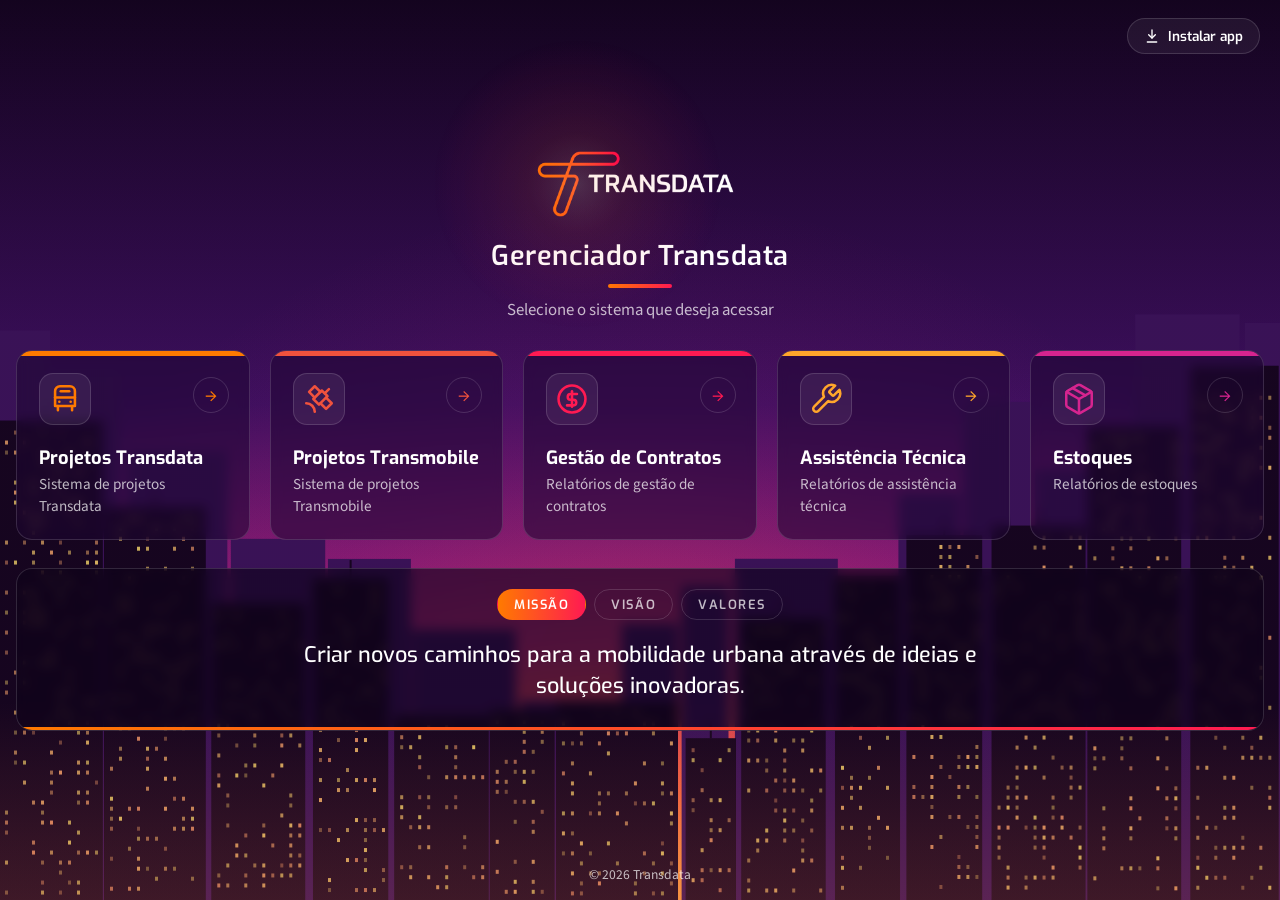
==== index.html @ 3dcd66f9 "Abertura animada com a cidade ao fundo na tela inicial A cidade sobe no horizonte, as janelas acende" ====
<!doctype html>
<html lang="pt-BR">
<head>
  <meta charset="utf-8">
  <meta name="viewport" content="width=device-width, initial-scale=1">
  <title>Gerenciador Transdata</title>
  <meta name="description" content="Portal de acesso aos sistemas e relatórios da Transdata">
  <meta name="theme-color" content="#4d1476">
  <link rel="manifest" href="manifest.webmanifest">
  <link rel="icon" type="image/png" sizes="32x32" href="assets/favicon-32.png">
  <link rel="apple-touch-icon" href="assets/apple-touch-icon.png">
  <meta name="mobile-web-app-capable" content="yes">
  <meta name="apple-mobile-web-app-capable" content="yes">
  <meta name="apple-mobile-web-app-title" content="Transdata">
  <meta name="apple-mobile-web-app-status-bar-style" content="black">
  <link rel="preconnect" href="https://fonts.googleapis.com">
  <link rel="preconnect" href="https://fonts.gstatic.com" crossorigin>
  <link href="https://fonts.googleapis.com/css2?family=Exo:wght@500;600;700&family=Source+Sans+3:wght@400;600&display=swap" rel="stylesheet">
  <link rel="stylesheet" href="style.css">
  <script>
    // Abertura animada: uma vez por visita e nunca para quem pediu menos movimento.
    // A classe esconde a tela até cidade.js começar; a reserva mostra tudo se ele não rodar.
    (function () {
      try { if (sessionStorage.getItem("transdata-abertura")) return; } catch (e) {}
      if (window.matchMedia && window.matchMedia("(prefers-reduced-motion: reduce)").matches) return;
      var raiz = document.documentElement;
      raiz.classList.add("abertura");
      window.__aberturaReserva = setTimeout(function () {
        raiz.classList.remove("abertura", "abertura-roda");
      }, 7000);
    })();
  </script>
</head>
<body>
  <button type="button" class="instalar-pc" id="instalar-pc" hidden>
    <svg viewBox="0 0 24 24" aria-hidden="true"><path d="M12 3v12"/><path d="m7 10 5 5 5-5"/><path d="M5 21h14"/></svg>
    Instalar app
  </button>
  <div class="instrucoes-pc" id="instrucoes-pc" hidden></div>

  <main class="portal">
    <header class="cabecalho">
      <img class="logo" src="assets/logo-transdata.png" alt="Transdata">
      <h1 id="titulo"></h1>
      <p id="subtitulo"></p>
    </header>
    <nav class="quadrantes" id="quadrantes" aria-label="Sistemas disponíveis"></nav>

    <section class="institucional" id="institucional" aria-label="Missão, Visão e Valores">
      <div class="inst-abas" id="inst-abas" role="tablist"></div>
      <div class="inst-palco" id="inst-palco" aria-live="polite"></div>
      <div class="inst-progresso"><span id="inst-barra"></span></div>
    </section>
  </main>
  <footer class="rodape">
    <button type="button" class="instalar" id="instalar" hidden>📲 Instalar app</button>
    <div class="instrucoes" id="instrucoes" hidden></div>
    <p class="copyright">&copy; <span id="ano"></span> Transdata</p>
  </footer>

  <script src="config.js"></script>
  <script src="app.js"></script>
  <script src="cidade.js"></script>
</body>
</html>
---- style.css ----
/* Identidade visual baseada em itstransdata.com */
:root {
  --roxo: #4d1476;
  --roxo-escuro: #24083a;
  --laranja: #ff7a00;
  --coral: #f0523d;
  --rosa: #ff1a52;
  --ambar: #ffa62b;
  --magenta: #d6248f;
  --degrade: linear-gradient(90deg, var(--laranja), var(--rosa));
  --texto: #ffffff;
  --texto-suave: rgba(255, 255, 255, 0.72);
  /* Cartões mais escuros para ficarem legíveis sobre a cidade ao fundo (cidade.js) */
  --card: rgba(30, 7, 50, 0.55);
  --card-hover: rgba(48, 14, 78, 0.68);
  --borda: rgba(255, 255, 255, 0.14);
}

* { box-sizing: border-box; }

body {
  margin: 0;
  min-height: 100vh;
  display: flex;
  flex-direction: column;
  font-family: "Source Sans 3", "Segoe UI", system-ui, sans-serif;
  color: var(--texto);
  background-color: var(--roxo-escuro);
  background-image:
    radial-gradient(circle at 85% 10%, rgba(255, 26, 82, 0.22), transparent 45%),
    radial-gradient(circle at 10% 90%, rgba(255, 122, 0, 0.18), transparent 45%),
    linear-gradient(160deg, var(--roxo) 0%, var(--roxo-escuro) 75%);
  background-attachment: fixed;
}

.portal {
  flex: 1;
  width: 100%;
  max-width: 1280px;
  margin: 0 auto;
  padding: 28px 16px 12px;
  display: flex;
  flex-direction: column;
  justify-content: center;
}

.cabecalho { text-align: center; margin-bottom: 28px; }

.logo {
  display: block;
  width: 240px;
  max-width: 70%;
  height: auto;
  margin: 0 auto 4px;
}

.cabecalho h1 {
  margin: 0;
  font-family: "Exo", sans-serif;
  font-weight: 600;
  font-size: 1.7rem;
  letter-spacing: 0.02em;
}

.cabecalho h1::after {
  content: "";
  display: block;
  width: 64px;
  height: 4px;
  margin: 10px auto 0;
  border-radius: 2px;
  background: var(--degrade);
}

.cabecalho p { margin: 10px 0 0; color: var(--texto-suave); font-size: 1.05rem; }

.quadrantes {
  display: flex;
  flex-wrap: wrap;
  justify-content: center;
  gap: 20px;
}

/* 5 cartões numa linha; em telas médias quebram em 3 + 2 */
.quadrante {
  width: calc((100% - 80px) / 5);
  position: relative;
  display: flex;
  flex-direction: column;
  justify-content: flex-start;
  min-height: 190px;
  padding: 96px 22px 22px;
  overflow: hidden;
  background: var(--card);
  border: 1px solid var(--borda);
  border-radius: 16px;
  backdrop-filter: blur(6px);
  color: inherit;
  text-decoration: none;
  transition: transform 0.18s ease, background 0.18s ease, border-color 0.18s ease, box-shadow 0.18s ease;
}

/* Barra colorida no topo de cada cartão */
.quadrante::before {
  content: "";
  position: absolute;
  inset: 0 0 auto 0;
  height: 5px;
  background: var(--cor);
}

.quadrante-1 { --cor: var(--laranja); }
.quadrante-2 { --cor: var(--coral); }
.quadrante-3 { --cor: var(--rosa); }
.quadrante-4 { --cor: var(--ambar); }
.quadrante-5 { --cor: var(--magenta); }

.quadrante:hover,
.quadrante:focus-visible {
  transform: translateY(-6px);
  background: var(--card-hover);
  border-color: var(--cor);
  box-shadow: 0 16px 36px rgba(0, 0, 0, 0.35);
}

.quadrante:focus-visible { outline: 3px solid var(--cor); outline-offset: 3px; }

/* Ícone do cartão */
.quadrante-icone {
  position: absolute;
  top: 22px;
  left: 22px;
  display: grid;
  place-items: center;
  width: 52px;
  height: 52px;
  border-radius: 14px;
  background: rgba(255, 255, 255, 0.07);
  border: 1px solid var(--borda);
  color: var(--cor);
  transition: background 0.18s ease, border-color 0.18s ease;
}

.quadrante-icone svg {
  width: 34px;
  height: 34px;
  fill: none;
  stroke: currentColor;
  stroke-width: 1.8;
  stroke-linecap: round;
  stroke-linejoin: round;
}

.quadrante:hover .quadrante-icone { border-color: var(--cor); background: rgba(255, 255, 255, 0.12); }

/* Animações ao passar o mouse */
.quadrante:hover .icone-onibus svg { animation: onibus-anda 0.9s ease-in-out infinite; }
.quadrante:hover .icone-satelite svg { animation: satelite-balanca 1.4s ease-in-out infinite; }
.quadrante:hover .icone-cifrao svg { animation: moeda-gira 1.2s ease-in-out infinite; }
.quadrante:hover .icone-ferramenta svg { animation: ferramenta-gira 1s ease-in-out infinite; }
.quadrante:hover .icone-caixa svg { animation: caixa-pula 0.9s ease-in-out infinite; }

@keyframes onibus-anda {
  0%, 100% { transform: translateX(0); }
  25% { transform: translateX(-2px) translateY(-1px); }
  75% { transform: translateX(2px) translateY(-1px); }
}

@keyframes satelite-balanca {
  0%, 100% { transform: rotate(0deg); }
  50% { transform: rotate(-14deg); }
}

@keyframes ferramenta-gira {
  0%, 100% { transform: rotate(0deg); }
  50% { transform: rotate(-25deg); }
}

@keyframes caixa-pula {
  0%, 100% { transform: translateY(0); }
  40% { transform: translateY(-4px); }
  60% { transform: translateY(-4px); }
}

@keyframes moeda-gira {
  0% { transform: perspective(200px) rotateY(0deg); }
  100% { transform: perspective(200px) rotateY(360deg); }
}

@media (prefers-reduced-motion: reduce) {
  .quadrante:hover .quadrante-icone svg { animation: none; }
}

.quadrante-texto {
  display: flex;
  flex-direction: column;
}

.quadrante-nome {
  font-family: "Exo", sans-serif;
  font-size: 1.15rem;
  font-weight: 700;
  line-height: 1.2;
}

.quadrante-descricao { margin-top: 4px; color: var(--texto-suave); font-size: 0.95rem; }

.quadrante-seta {
  position: absolute;
  top: 26px;
  right: 20px;
  display: grid;
  place-items: center;
  width: 36px;
  height: 36px;
  border-radius: 50%;
  border: 1px solid var(--borda);
  font-size: 1.2rem;
  color: var(--cor);
  transition: transform 0.18s ease, background 0.18s ease, color 0.18s ease;
}

.quadrante:hover .quadrante-seta {
  transform: translateX(4px);
  background: var(--cor);
  color: #fff;
}

/* Faixa Missão / Visão / Valores */
.institucional {
  position: relative;
  margin-top: 28px;
  padding: 20px 32px 24px;
  overflow: hidden;
  background: rgba(14, 3, 26, 0.6);
  backdrop-filter: blur(6px);
  border: 1px solid var(--borda);
  border-radius: 16px;
  text-align: center;
}

.inst-abas {
  display: flex;
  justify-content: center;
  gap: 8px;
  margin-bottom: 14px;
}

.inst-aba {
  padding: 6px 16px;
  border: 1px solid var(--borda);
  border-radius: 999px;
  background: transparent;
  color: var(--texto-suave);
  font: 600 0.8rem "Exo", sans-serif;
  letter-spacing: 0.12em;
  text-transform: uppercase;
  cursor: pointer;
  transition: background 0.2s ease, color 0.2s ease, border-color 0.2s ease;
}

.inst-aba:hover { color: var(--texto); border-color: rgba(255, 255, 255, 0.4); }

.inst-aba.ativa {
  background: var(--degrade);
  border-color: transparent;
  color: #fff;
}

.inst-palco {
  display: grid;
  min-height: 72px;
  align-items: center;
}

/* Todos os slides ocupam a mesma célula; só o ativo aparece */
.inst-slide {
  grid-area: 1 / 1;
  opacity: 0;
  transform: translateY(14px);
  transition: opacity 0.6s ease, transform 0.6s ease;
  pointer-events: none;
}

.inst-slide.ativo {
  opacity: 1;
  transform: none;
  pointer-events: auto;
}

.inst-texto {
  max-width: 760px;
  margin: 0 auto;
  font-family: "Exo", sans-serif;
  font-size: 1.35rem;
  font-weight: 500;
  line-height: 1.45;
}

.inst-valores {
  display: flex;
  flex-wrap: wrap;
  justify-content: center;
  gap: 10px;
  margin: 0;
  padding: 0;
  list-style: none;
}

.inst-valores li {
  padding: 8px 18px;
  border: 1px solid rgba(255, 122, 0, 0.45);
  border-radius: 999px;
  background: rgba(255, 255, 255, 0.05);
  font-family: "Exo", sans-serif;
  font-size: 1.05rem;
  font-weight: 600;
  opacity: 0;
  transform: scale(0.85);
}

.inst-slide.ativo .inst-valores li {
  animation: valor-entra 0.5s ease forwards;
  animation-delay: var(--atraso);
}

@keyframes valor-entra {
  to { opacity: 1; transform: none; }
}

.inst-progresso {
  position: absolute;
  inset: auto 0 0 0;
  height: 3px;
  background: rgba(255, 255, 255, 0.08);
}

.inst-progresso span {
  display: block;
  height: 100%;
  background: var(--degrade);
  transform-origin: left;
  animation: progresso linear forwards;
}

.institucional.pausado .inst-progresso span { animation-play-state: paused; }

@keyframes progresso {
  from { transform: scaleX(0); }
  to { transform: scaleX(1); }
}

@media (prefers-reduced-motion: reduce) {
  .inst-slide, .inst-valores li { transition: none; animation: none !important; opacity: 1; transform: none; }
  .inst-slide:not(.ativo) { opacity: 0; }
}

.rodape {
  text-align: center;
  padding: 16px;
  font-size: 0.85rem;
  color: var(--texto-suave);
}

.rodape p { margin: 0; }

/* Botão "Instalar app" (só aparece quando o navegador permite instalar) */
.instalar {
  margin-bottom: 12px;
  padding: 10px 22px;
  border: 0;
  border-radius: 999px;
  background: var(--degrade);
  color: #fff;
  font: 600 0.95rem "Exo", sans-serif;
  cursor: pointer;
  box-shadow: 0 6px 18px rgba(255, 26, 82, 0.3);
  transition: transform 0.15s ease;
}

.instalar:hover { transform: translateY(-2px); }
.instalar[hidden], .instrucoes[hidden],
.instalar-pc[hidden], .instrucoes-pc[hidden] { display: none; }

/* Computador: botão discreto no canto superior direito */
.instalar-pc {
  position: absolute;
  top: 18px;
  right: 20px;
  z-index: 10;
  display: inline-flex;
  align-items: center;
  gap: 8px;
  padding: 8px 16px;
  border: 1px solid var(--borda);
  border-radius: 999px;
  background: rgba(255, 255, 255, 0.06);
  color: var(--texto);
  font: 600 0.85rem "Exo", sans-serif;
  cursor: pointer;
  transition: background 0.18s ease, border-color 0.18s ease, transform 0.18s ease;
}

.instalar-pc svg {
  width: 16px;
  height: 16px;
  fill: none;
  stroke: currentColor;
  stroke-width: 2;
  stroke-linecap: round;
  stroke-linejoin: round;
}

.instalar-pc:hover {
  background: var(--degrade);
  border-color: transparent;
  transform: translateY(-1px);
}

.instrucoes-pc {
  position: absolute;
  top: 62px;
  right: 20px;
  z-index: 10;
  width: 360px;
  padding: 14px 18px;
  border: 1px solid var(--borda);
  border-radius: 12px;
  background: #2e0d4a;
  box-shadow: 0 16px 36px rgba(0, 0, 0, 0.45);
  color: var(--texto);
  font-size: 0.9rem;
  line-height: 1.55;
}

.instrucoes {
  max-width: 420px;
  margin: 0 auto 12px !important;
  padding: 10px 16px;
  border: 1px solid var(--borda);
  border-radius: 12px;
  background: rgba(255, 255, 255, 0.05);
  color: var(--texto);
  line-height: 1.5;
  text-align: left;
}

@media (max-width: 1180px) {
  .quadrante { width: calc((100% - 40px) / 3); }
}

@media (max-width: 900px) {
  .quadrantes { max-width: 480px; margin: 0 auto; width: 100%; }
  .quadrante { width: 100%; min-height: 0; }
}

/* Cidade ao fundo (desenhada por cidade.js) e rastros de luz da abertura */
.cidade, .cidade-luz {
  position: fixed;
  inset: 0;
  width: 100%;
  height: 100%;
  pointer-events: none;
}
.cidade { z-index: -1; }
.cidade-luz { z-index: 50; }

/* Abertura: "abertura" (posta no <head>) esconde a tela até cidade.js começar;
   "abertura-roda" dispara a sequência sincronizada com a cidade e as luzes. */
html.abertura body { background: #0b0214; }
html.abertura:not(.abertura-roda) .cabecalho,
html.abertura:not(.abertura-roda) .quadrantes,
html.abertura:not(.abertura-roda) .institucional,
html.abertura:not(.abertura-roda) .rodape,
html.abertura:not(.abertura-roda) .instalar-pc { opacity: 0; }

html.abertura-roda .logo {
  animation:
    logo-revela 0.75s cubic-bezier(0.65, 0, 0.35, 1) 1.75s backwards,
    logo-brilho 1.1s ease-out 2.3s backwards;
}
html.abertura-roda .cabecalho h1 { --sobe: 14px; animation: sobe 0.5s cubic-bezier(0.33, 1, 0.68, 1) 2.5s backwards; }
html.abertura-roda .cabecalho h1::after { animation: traco-abre 0.55s cubic-bezier(0.65, 0, 0.35, 1) 2.7s backwards; }
html.abertura-roda .cabecalho p { --sobe: 10px; animation: sobe 0.55s cubic-bezier(0.33, 1, 0.68, 1) 2.75s backwards; }
html.abertura-roda .quadrante { --sobe: 30px; animation: sobe 0.55s cubic-bezier(0.33, 1, 0.68, 1) 3s backwards; }
html.abertura-roda .quadrante:nth-child(2) { animation-delay: 3.11s; }
html.abertura-roda .quadrante:nth-child(3) { animation-delay: 3.22s; }
html.abertura-roda .quadrante:nth-child(4) { animation-delay: 3.33s; }
html.abertura-roda .quadrante:nth-child(5) { animation-delay: 3.44s; }
html.abertura-roda .institucional { --sobe: 16px; animation: sobe 0.55s cubic-bezier(0.33, 1, 0.68, 1) 3.7s backwards; }
html.abertura-roda .rodape,
html.abertura-roda .instalar-pc { animation: aparece 0.5s ease 3.8s backwards; }

@keyframes logo-revela {
  from { clip-path: circle(0% at 24% 50%); transform: scale(0.94); }
  to { clip-path: circle(110% at 24% 50%); transform: none; }
}
@keyframes logo-brilho {
  from { filter: drop-shadow(0 0 18px rgba(255, 110, 40, 0.9)); }
  to { filter: drop-shadow(0 0 0 rgba(255, 110, 40, 0)); }
}
@keyframes sobe {
  from { opacity: 0; transform: translateY(var(--sobe, 14px)); }
}
@keyframes traco-abre {
  from { transform: scaleX(0); }
}
@keyframes aparece {
  from { opacity: 0; }
}
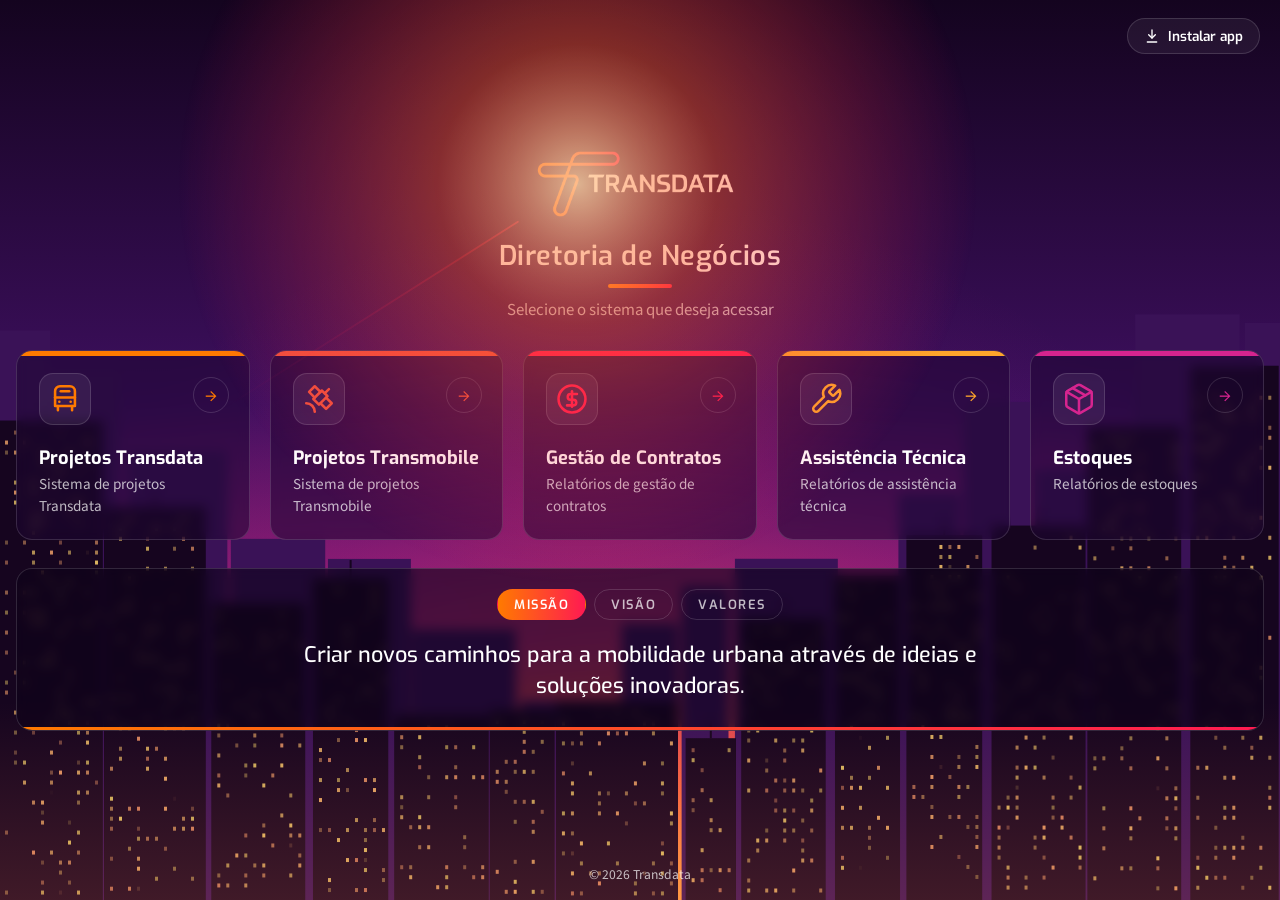
==== commit e20eed5d: "Título da tela inicial passa a ser "Diretoria de Negócios" Co-Authored-By: Claude Opus 5.5 <noreply@" ====
--- a/index.html
+++ b/index.html
@@ -3,7 +3,7 @@
 <head>
   <meta charset="utf-8">
   <meta name="viewport" content="width=device-width, initial-scale=1">
-  <title>Gerenciador Transdata</title>
+  <title>Diretoria de Negócios</title>
   <meta name="description" content="Portal de acesso aos sistemas e relatórios da Transdata">
   <meta name="theme-color" content="#4d1476">
   <link rel="manifest" href="manifest.webmanifest">
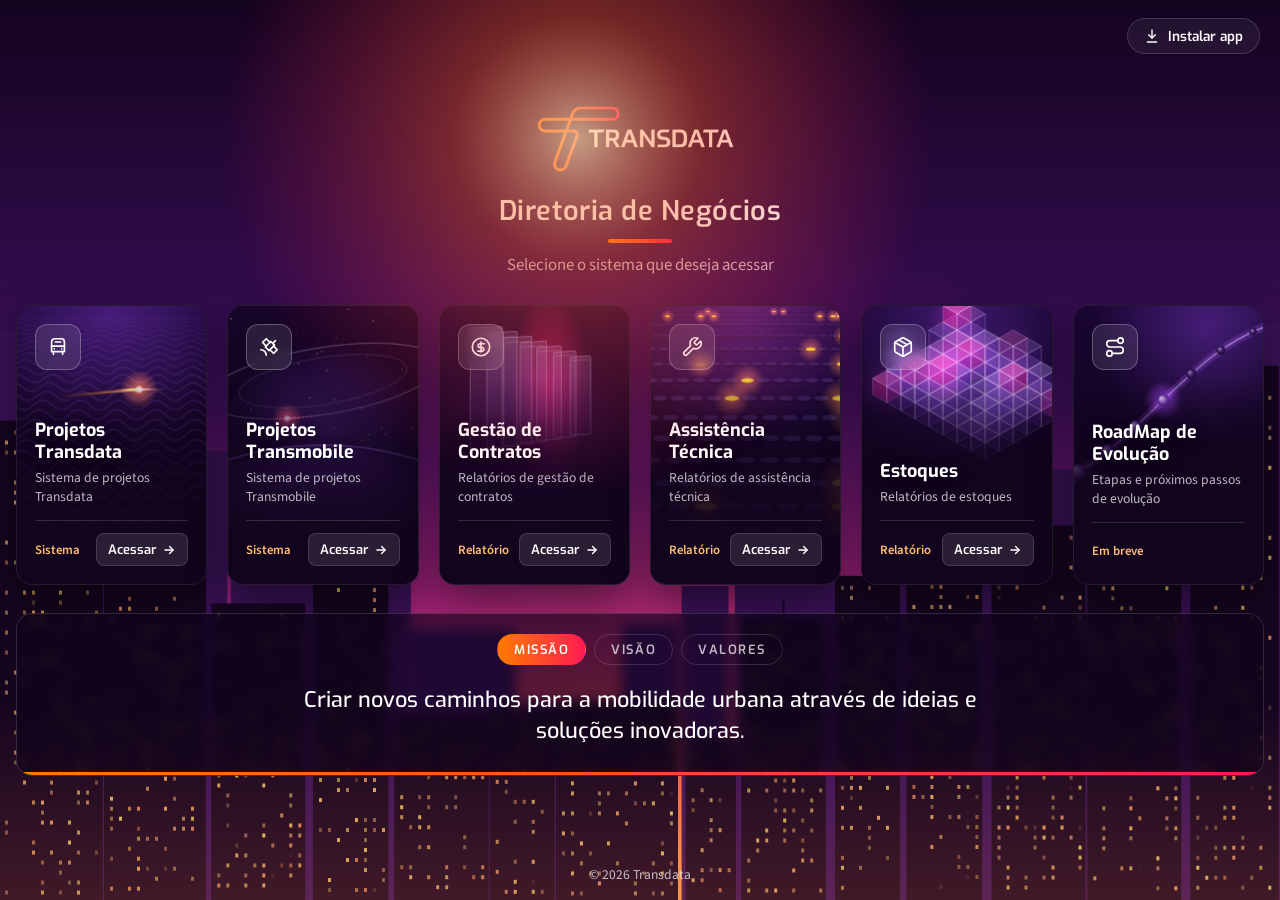
==== commit 832b49ec: "Cartões da tela inicial no novo estilo, com cena animada de fundo Cada módulo ganha uma cena animada" ====
--- a/index.html
+++ b/index.html
@@ -60,6 +60,7 @@
 
   <script src="config.js"></script>
   <script src="app.js"></script>
+  <script src="cenas.js"></script>
   <script src="cidade.js"></script>
 </body>
 </html>
--- a/style.css
+++ b/style.css
@@ -7,12 +7,10 @@
   --rosa: #ff1a52;
   --ambar: #ffa62b;
   --magenta: #d6248f;
+  --violeta: #a64bf4;
   --degrade: linear-gradient(90deg, var(--laranja), var(--rosa));
   --texto: #ffffff;
   --texto-suave: rgba(255, 255, 255, 0.72);
-  /* Cartões mais escuros para ficarem legíveis sobre a cidade ao fundo (cidade.js) */
-  --card: rgba(30, 7, 50, 0.55);
-  --card-hover: rgba(48, 14, 78, 0.68);
   --borda: rgba(255, 255, 255, 0.14);
 }
 
@@ -81,69 +79,85 @@
   gap: 20px;
 }
 
-/* 5 cartões numa linha; em telas médias quebram em 3 + 2 */
+/* 6 cartões numa linha; em telas médias quebram em 3 + 3.
+   Cada cartão tem uma cena animada de fundo (cenas.js) com o texto embaixo. */
 .quadrante {
-  width: calc((100% - 80px) / 5);
+  width: calc((100% - 100px) / 6);
   position: relative;
+  isolation: isolate;
   display: flex;
   flex-direction: column;
-  justify-content: flex-start;
-  min-height: 190px;
-  padding: 96px 22px 22px;
+  justify-content: flex-end;
+  min-height: 280px;
+  padding: 18px;
   overflow: hidden;
-  background: var(--card);
-  border: 1px solid var(--borda);
+  background: #12041d;
+  border: 1px solid rgba(255, 255, 255, 0.09);
   border-radius: 16px;
-  backdrop-filter: blur(6px);
+  box-shadow: 0 18px 40px rgba(0, 0, 0, 0.45);
   color: inherit;
   text-decoration: none;
-  transition: transform 0.18s ease, background 0.18s ease, border-color 0.18s ease, box-shadow 0.18s ease;
-}
-
-/* Barra colorida no topo de cada cartão */
+  transition: transform 0.2s ease, border-color 0.2s ease, box-shadow 0.2s ease;
+}
+
+/* Cena de fundo e degradê que escurece a parte de baixo para o texto ficar legível */
+.quadrante-cena {
+  position: absolute;
+  inset: 0;
+  z-index: -2;
+  width: 100%;
+  height: 100%;
+  transition: transform 0.6s ease;
+}
+
 .quadrante::before {
   content: "";
   position: absolute;
-  inset: 0 0 auto 0;
-  height: 5px;
-  background: var(--cor);
-}
-
-.quadrante-1 { --cor: var(--laranja); }
-.quadrante-2 { --cor: var(--coral); }
-.quadrante-3 { --cor: var(--rosa); }
-.quadrante-4 { --cor: var(--ambar); }
-.quadrante-5 { --cor: var(--magenta); }
+  inset: 0;
+  z-index: -1;
+  background: linear-gradient(180deg, rgba(18, 4, 29, 0) 0%, rgba(18, 4, 29, 0.08) 26%, rgba(18, 4, 29, 0.78) 54%, #12041d 84%);
+}
+
+/* Cor de cada módulo: luz da cena, borda e botão ao passar o mouse */
+.quadrante-1 { --cor: var(--laranja); --rgb: 255, 122, 0; }
+.quadrante-2 { --cor: var(--coral); --rgb: 240, 82, 61; }
+.quadrante-3 { --cor: var(--rosa); --rgb: 255, 26, 82; }
+.quadrante-4 { --cor: var(--ambar); --rgb: 255, 166, 43; }
+.quadrante-5 { --cor: var(--magenta); --rgb: 214, 36, 143; }
+.quadrante-6 { --cor: var(--violeta); --rgb: 166, 75, 244; }
 
 .quadrante:hover,
 .quadrante:focus-visible {
-  transform: translateY(-6px);
-  background: var(--card-hover);
-  border-color: var(--cor);
-  box-shadow: 0 16px 36px rgba(0, 0, 0, 0.35);
-}
+  transform: translateY(-4px);
+  border-color: rgba(var(--rgb), 0.55);
+  box-shadow: 0 22px 50px rgba(0, 0, 0, 0.55), 0 0 0 1px rgba(var(--rgb), 0.22);
+}
+
+.quadrante:hover .quadrante-cena,
+.quadrante:focus-visible .quadrante-cena { transform: scale(1.06); }
 
 .quadrante:focus-visible { outline: 3px solid var(--cor); outline-offset: 3px; }
 
-/* Ícone do cartão */
+/* Ícone do cartão: branco, num quadrado de vidro */
 .quadrante-icone {
   position: absolute;
-  top: 22px;
-  left: 22px;
+  top: 18px;
+  left: 18px;
   display: grid;
   place-items: center;
-  width: 52px;
-  height: 52px;
-  border-radius: 14px;
-  background: rgba(255, 255, 255, 0.07);
-  border: 1px solid var(--borda);
-  color: var(--cor);
-  transition: background 0.18s ease, border-color 0.18s ease;
+  width: 46px;
+  height: 46px;
+  border-radius: 12px;
+  background: rgba(255, 255, 255, 0.1);
+  border: 1px solid rgba(255, 255, 255, 0.26);
+  backdrop-filter: blur(6px);
+  color: #fff;
+  transition: background 0.2s ease, border-color 0.2s ease;
 }
 
 .quadrante-icone svg {
-  width: 34px;
-  height: 34px;
+  width: 22px;
+  height: 22px;
   fill: none;
   stroke: currentColor;
   stroke-width: 1.8;
@@ -151,7 +165,7 @@
   stroke-linejoin: round;
 }
 
-.quadrante:hover .quadrante-icone { border-color: var(--cor); background: rgba(255, 255, 255, 0.12); }
+.quadrante:hover .quadrante-icone { border-color: rgba(var(--rgb), 0.7); background: rgba(255, 255, 255, 0.14); }
 
 /* Animações ao passar o mouse */
 .quadrante:hover .icone-onibus svg { animation: onibus-anda 0.9s ease-in-out infinite; }
@@ -159,6 +173,23 @@
 .quadrante:hover .icone-cifrao svg { animation: moeda-gira 1.2s ease-in-out infinite; }
 .quadrante:hover .icone-ferramenta svg { animation: ferramenta-gira 1s ease-in-out infinite; }
 .quadrante:hover .icone-caixa svg { animation: caixa-pula 0.9s ease-in-out infinite; }
+.quadrante:hover .icone-rota svg { animation: rota-anda 1.2s ease-in-out infinite; }
+
+@keyframes rota-anda {
+  0%, 100% { transform: translate(0, 0); }
+  50% { transform: translate(2px, -2px); }
+}
+
+/* Cartão ainda sem link: não reage ao mouse, mostra "Em breve" e não tem botão */
+.quadrante-breve { cursor: default; }
+.quadrante-breve:hover {
+  transform: none;
+  border-color: rgba(255, 255, 255, 0.09);
+  box-shadow: 0 18px 40px rgba(0, 0, 0, 0.45);
+}
+.quadrante-breve:hover .quadrante-cena { transform: none; }
+.quadrante-breve:hover .quadrante-icone { border-color: rgba(255, 255, 255, 0.26); background: rgba(255, 255, 255, 0.1); }
+.quadrante-breve:hover .quadrante-icone svg { animation: none; }
 
 @keyframes onibus-anda {
   0%, 100% { transform: translateX(0); }
@@ -198,33 +229,53 @@
 
 .quadrante-nome {
   font-family: "Exo", sans-serif;
-  font-size: 1.15rem;
+  font-size: 1.125rem;
   font-weight: 700;
   line-height: 1.2;
-}
-
-.quadrante-descricao { margin-top: 4px; color: var(--texto-suave); font-size: 0.95rem; }
-
-.quadrante-seta {
-  position: absolute;
-  top: 26px;
-  right: 20px;
-  display: grid;
-  place-items: center;
-  width: 36px;
-  height: 36px;
-  border-radius: 50%;
-  border: 1px solid var(--borda);
-  font-size: 1.2rem;
-  color: var(--cor);
-  transition: transform 0.18s ease, background 0.18s ease, color 0.18s ease;
-}
-
-.quadrante:hover .quadrante-seta {
-  transform: translateX(4px);
-  background: var(--cor);
-  color: #fff;
-}
+  text-shadow: 0 2px 12px rgba(0, 0, 0, 0.55);
+}
+
+.quadrante-descricao { margin-top: 5px; color: var(--texto-suave); font-size: 0.85rem; line-height: 1.4; }
+
+/* Rodapé do cartão: rótulo em âmbar à esquerda e botão "Acessar" à direita */
+.quadrante-rodape {
+  display: flex;
+  align-items: center;
+  justify-content: space-between;
+  gap: 8px;
+  min-height: 44px;
+  margin-top: 14px;
+  padding-top: 12px;
+  border-top: 1px solid rgba(255, 255, 255, 0.14);
+}
+
+.quadrante-rotulo { color: #ffbf73; font-size: 0.8rem; font-weight: 600; }
+
+.quadrante-botao {
+  display: inline-flex;
+  align-items: center;
+  gap: 6px;
+  padding: 7px 11px;
+  border: 1px solid rgba(255, 255, 255, 0.14);
+  border-radius: 8px;
+  background: rgba(255, 255, 255, 0.1);
+  font: 600 0.8125rem "Exo", sans-serif;
+  white-space: nowrap;
+  transition: background 0.2s ease, border-color 0.2s ease;
+}
+
+.quadrante-botao svg {
+  width: 14px;
+  height: 14px;
+  fill: none;
+  stroke: currentColor;
+  stroke-width: 2.2;
+  stroke-linecap: round;
+  stroke-linejoin: round;
+}
+
+.quadrante:hover .quadrante-botao,
+.quadrante:focus-visible .quadrante-botao { background: rgba(var(--rgb), 0.85); border-color: transparent; }
 
 /* Faixa Missão / Visão / Valores */
 .institucional {
@@ -446,12 +497,12 @@
 }
 
 @media (max-width: 1180px) {
-  .quadrante { width: calc((100% - 40px) / 3); }
+  .quadrante { width: calc((100% - 40px) / 3); min-height: 226px; }
 }
 
 @media (max-width: 900px) {
   .quadrantes { max-width: 480px; margin: 0 auto; width: 100%; }
-  .quadrante { width: 100%; min-height: 0; }
+  .quadrante { width: 100%; min-height: 214px; }
 }
 
 /* Cidade ao fundo (desenhada por cidade.js) e rastros de luz da abertura */
@@ -487,6 +538,7 @@
 html.abertura-roda .quadrante:nth-child(3) { animation-delay: 3.22s; }
 html.abertura-roda .quadrante:nth-child(4) { animation-delay: 3.33s; }
 html.abertura-roda .quadrante:nth-child(5) { animation-delay: 3.44s; }
+html.abertura-roda .quadrante:nth-child(6) { animation-delay: 3.55s; }
 html.abertura-roda .institucional { --sobe: 16px; animation: sobe 0.55s cubic-bezier(0.33, 1, 0.68, 1) 3.7s backwards; }
 html.abertura-roda .rodape,
 html.abertura-roda .instalar-pc { animation: aparece 0.5s ease 3.8s backwards; }
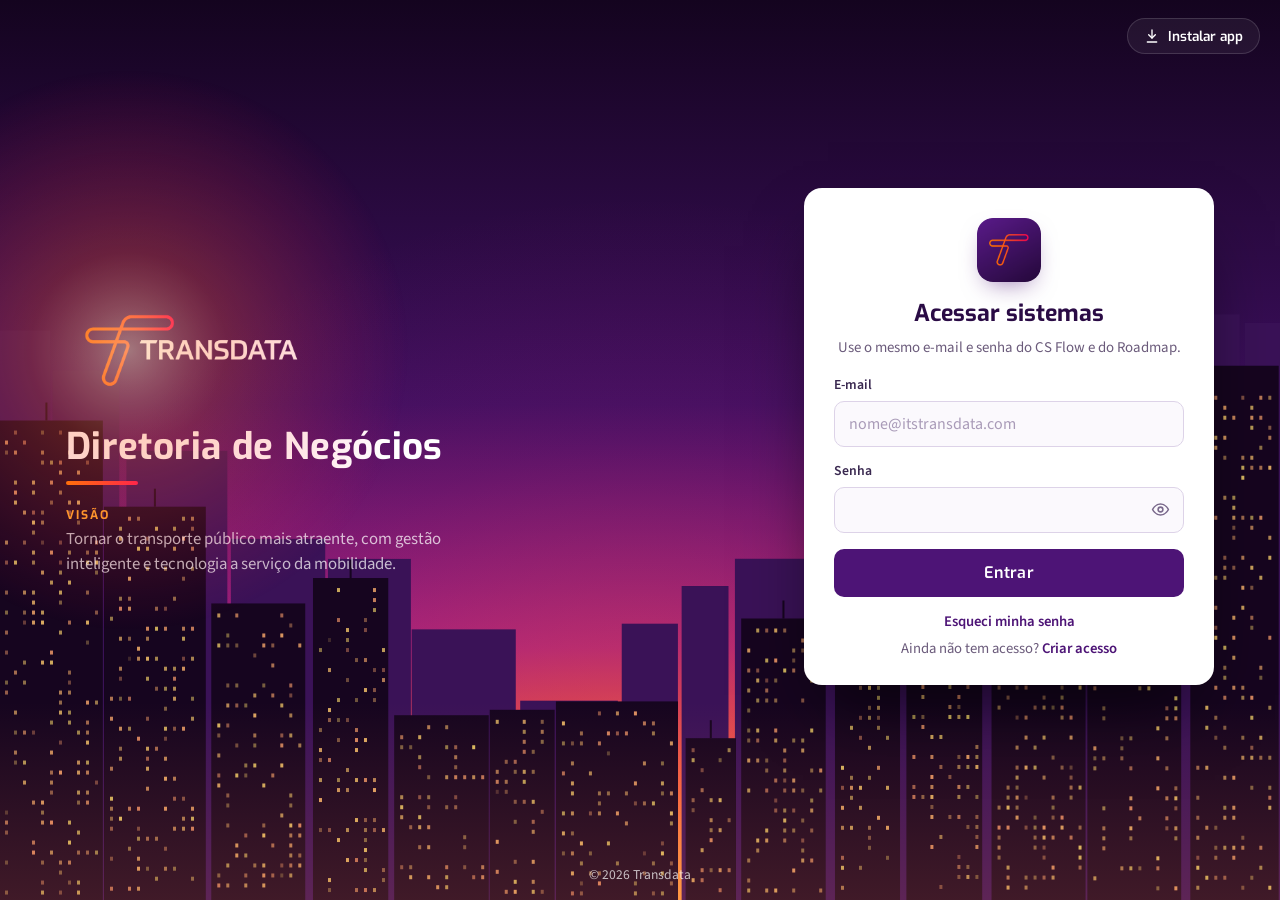
==== commit 545adc80: "Tela de acesso: login, criar acesso (só @itstransdata.com) e redefinir senha - Mesmo login do CS Flo" ====
--- a/index.html
+++ b/index.html
@@ -17,6 +17,19 @@
   <link rel="preconnect" href="https://fonts.gstatic.com" crossorigin>
   <link href="https://fonts.googleapis.com/css2?family=Exo:wght@500;600;700&family=Source+Sans+3:wght@400;600&display=swap" rel="stylesheet">
   <link rel="stylesheet" href="style.css">
+  <script>
+    // Login: decide já na abertura se mostra a tela de acesso ou os sistemas, para não piscar.
+    // A sessão do Supabase fica guardada nesta chave (projeto emzqlctomlsjwmgthbkv); acesso.js confirma depois.
+    // Link de redefinir senha (#...type=recovery) sempre abre a tela de acesso.
+    (function () {
+      var url = location.hash + location.search;
+      var temSessao = false;
+      try { temSessao = !!localStorage.getItem("sb-emzqlctomlsjwmgthbkv-auth-token"); } catch (e) {}
+      if (/access_token=|[?&]code=/.test(url)) temSessao = true; // link de confirmação do cadastro: vai entrar
+      if (/type=recovery/.test(url)) temSessao = false;          // link de redefinir senha: tela de acesso
+      document.documentElement.classList.add(temSessao ? "com-sessao" : "sem-sessao");
+    })();
+  </script>
   <script>
     // Abertura animada: uma vez por visita e nunca para quem pediu menos movimento.
     // A classe esconde a tela até cidade.js começar; a reserva mostra tudo se ele não rodar.
@@ -38,6 +51,21 @@
   </button>
   <div class="instrucoes-pc" id="instrucoes-pc" hidden></div>
 
+  <!-- Tela de acesso: aparece para quem não entrou. O mesmo login do CS Flow e do Roadmap. -->
+  <main class="acesso" id="acesso" aria-labelledby="acesso-titulo">
+    <div class="acesso-marca">
+      <img class="logo" src="assets/logo-transdata.png" alt="Transdata">
+      <h1 id="acesso-marca-titulo">Diretoria de Negócios</h1>
+      <p class="acesso-visao"><span>Visão</span><span id="acesso-visao-texto"></span></p>
+    </div>
+    <section class="acesso-cartao" aria-live="polite">
+      <img class="acesso-selo" src="assets/icon-192.png" alt="" width="64" height="64">
+      <h2 id="acesso-titulo">Acessar sistemas</h2>
+      <p class="acesso-sub" id="acesso-sub"></p>
+      <div id="acesso-conteudo"></div>
+    </section>
+  </main>
+
   <main class="portal">
     <header class="cabecalho">
       <img class="logo" src="assets/logo-transdata.png" alt="Transdata">
@@ -55,10 +83,13 @@
   <footer class="rodape">
     <button type="button" class="instalar" id="instalar" hidden>📲 Instalar app</button>
     <div class="instrucoes" id="instrucoes" hidden></div>
+    <p class="conta" id="conta" hidden></p>
     <p class="copyright">&copy; <span id="ano"></span> Transdata</p>
   </footer>
 
+  <script src="vendor/supabase-2.119.1.js"></script>
   <script src="config.js"></script>
+  <script src="acesso.js"></script>
   <script src="app.js"></script>
   <script src="cenas.js"></script>
   <script src="cidade.js"></script>
--- a/style.css
+++ b/style.css
@@ -560,3 +560,182 @@
 @keyframes aparece {
   from { opacity: 0; }
 }
+
+/* ===== Tela de acesso (login do portal) =====
+   "sem-sessao" e "com-sessao" são postas no <head> (index.html) e confirmadas por acesso.js. */
+html.sem-sessao .portal,
+html.sem-sessao .rodape .instalar,
+html.sem-sessao .rodape .instrucoes { display: none; }
+html.com-sessao .acesso { display: none; }
+.conta[hidden] { display: none; }
+
+.acesso {
+  flex: 1;
+  width: 100%;
+  max-width: 1180px;
+  margin: 0 auto;
+  padding: 48px max(16px, env(safe-area-inset-right, 0px)) 24px max(16px, env(safe-area-inset-left, 0px));
+  display: grid;
+  grid-template-columns: minmax(0, 1fr) minmax(0, 410px);
+  align-items: center;
+  gap: 56px;
+}
+.acesso-marca .logo { width: 260px; max-width: 70%; margin: 0 0 22px; }
+.acesso-marca h1 {
+  margin: 0;
+  font-family: "Exo", sans-serif;
+  font-weight: 700;
+  font-size: 2.3rem;
+  line-height: 1.1;
+  letter-spacing: 0.01em;
+}
+.acesso-marca h1::after {
+  content: "";
+  display: block;
+  width: 72px;
+  height: 4px;
+  margin-top: 14px;
+  border-radius: 2px;
+  background: var(--degrade);
+}
+.acesso-visao { max-width: 440px; margin: 22px 0 0; color: var(--texto-suave); font-size: 1.05rem; line-height: 1.5; }
+.acesso-visao span:first-child {
+  display: block;
+  margin-bottom: 4px;
+  font: 700 0.75rem "Exo", sans-serif;
+  letter-spacing: 0.16em;
+  text-transform: uppercase;
+  color: var(--ambar);
+}
+
+.acesso-cartao {
+  display: grid;
+  gap: 14px;
+  padding: 30px 30px 26px;
+  border-radius: 18px;
+  background: #ffffff;
+  color: #1f1230;
+  box-shadow: 0 34px 70px -24px rgba(0, 0, 0, 0.7);
+}
+.acesso-selo { display: block; width: 64px; height: 64px; margin: 0 auto 2px; border-radius: 16px; box-shadow: 0 10px 24px -10px rgba(77, 20, 118, 0.6); }
+.acesso-cartao h2 { margin: 0; text-align: center; font: 700 1.45rem "Exo", sans-serif; color: #2a0b45; }
+.acesso-sub { margin: -6px 0 2px; text-align: center; font-size: 0.93rem; line-height: 1.45; color: #6b5b7b; }
+.acesso-sub:empty { display: none; }
+#acesso-conteudo, #form-acesso { display: grid; gap: 14px; }
+
+.campo-acesso { display: grid; gap: 6px; }
+.campo-acesso label { font-size: 0.86rem; font-weight: 600; color: #3a2950; }
+.campo-acesso-caixa { position: relative; }
+.campo-acesso input {
+  width: 100%;
+  height: 46px;
+  padding: 0 14px;
+  border: 1px solid #ddd3e8;
+  border-radius: 10px;
+  background: #fbf9fd;
+  color: #1f1230;
+  font: inherit;
+  font-size: 1rem;
+}
+.campo-acesso input[type="password"], .campo-acesso input[data-senha] { padding-right: 46px; }
+.campo-acesso-caixa:has(.mostrar-senha) input { padding-right: 46px; }
+.campo-acesso input::placeholder { color: #a99bb8; }
+.campo-acesso input:focus { outline: none; border-color: var(--roxo); background: #fff; box-shadow: 0 0 0 3px rgba(77, 20, 118, 0.16); }
+.mostrar-senha {
+  position: absolute;
+  top: 50%;
+  right: 6px;
+  width: 36px;
+  height: 36px;
+  transform: translateY(-50%);
+  display: grid;
+  place-items: center;
+  border: 0;
+  border-radius: 8px;
+  background: none;
+  color: #7a6a8c;
+  cursor: pointer;
+}
+.mostrar-senha svg { width: 19px; height: 19px; fill: none; stroke: currentColor; stroke-width: 2; stroke-linecap: round; stroke-linejoin: round; }
+.mostrar-senha:hover, .mostrar-senha[aria-pressed="true"] { color: var(--roxo); background: rgba(77, 20, 118, 0.08); }
+.mostrar-senha:focus-visible, .link-acesso:focus-visible, .botao-acesso:focus-visible, .link-sair:focus-visible { outline: 2px solid var(--roxo); outline-offset: 2px; }
+.dica-campo { margin: 0; font-size: 0.8rem; line-height: 1.4; color: #6b5b7b; }
+
+.botao-acesso {
+  width: 100%;
+  height: 48px;
+  margin-top: 2px;
+  border: 0;
+  border-radius: 10px;
+  background: var(--roxo);
+  color: #fff;
+  font: 600 1rem "Exo", sans-serif;
+  letter-spacing: 0.02em;
+  cursor: pointer;
+  transition: background 0.15s ease, transform 0.15s ease;
+}
+.botao-acesso:hover { background: #3b0f5c; }
+.botao-acesso.secundario { background: #fff; color: var(--roxo); border: 1px solid #cdbfe0; }
+.botao-acesso.secundario:hover { background: #f6f1fb; }
+.botao-acesso:disabled { opacity: 0.65; cursor: default; }
+.botao-acesso.carregando { color: transparent; position: relative; }
+.botao-acesso.carregando::after {
+  content: "";
+  position: absolute;
+  inset: 0;
+  margin: auto;
+  width: 20px;
+  height: 20px;
+  border: 2px solid rgba(255, 255, 255, 0.5);
+  border-top-color: #fff;
+  border-radius: 50%;
+  animation: gira 0.8s linear infinite;
+}
+.botao-acesso.secundario.carregando::after { border-color: rgba(77, 20, 118, 0.25); border-top-color: var(--roxo); }
+@keyframes gira { to { transform: rotate(360deg); } }
+
+.links-acesso { display: grid; gap: 6px; justify-items: center; text-align: center; font-size: 0.92rem; color: #6b5b7b; }
+.links-acesso p { margin: 0; }
+.link-acesso, .link-sair {
+  padding: 0;
+  border: 0;
+  background: none;
+  color: var(--roxo);
+  font: inherit;
+  font-weight: 600;
+  cursor: pointer;
+}
+.link-acesso:hover, .link-sair:hover { text-decoration: underline; }
+
+.aviso-acesso { margin: 0; padding: 10px 12px; border-radius: 10px; font-size: 0.9rem; line-height: 1.4; }
+.aviso-acesso.erro { background: #fdeceb; color: #a3261b; }
+.aviso-acesso.ok { background: #e9f7f0; color: #17663f; }
+.enviado-acesso { display: grid; justify-items: center; gap: 8px; text-align: center; color: #3a2950; line-height: 1.5; }
+.enviado-acesso svg { width: 44px; height: 44px; padding: 10px; border-radius: 50%; background: rgba(77, 20, 118, 0.08); fill: none; stroke: var(--roxo); stroke-width: 1.8; stroke-linecap: round; stroke-linejoin: round; }
+.enviado-acesso p { margin: 0; }
+
+/* Conta conectada, discreta no rodapé */
+.conta { margin: 0 0 6px; }
+.conta b { color: var(--texto); font-weight: 600; }
+.link-sair { color: var(--ambar); }
+
+/* Abertura também na tela de acesso */
+html.abertura:not(.abertura-roda) .acesso-marca h1,
+html.abertura:not(.abertura-roda) .acesso-visao,
+html.abertura:not(.abertura-roda) .acesso-cartao { opacity: 0; }
+html.abertura-roda .acesso-marca h1 { --sobe: 14px; animation: sobe 0.5s cubic-bezier(0.33, 1, 0.68, 1) 2.5s backwards; }
+html.abertura-roda .acesso-visao { --sobe: 10px; animation: sobe 0.55s cubic-bezier(0.33, 1, 0.68, 1) 2.75s backwards; }
+html.abertura-roda .acesso-cartao { --sobe: 26px; animation: sobe 0.6s cubic-bezier(0.33, 1, 0.68, 1) 2.95s backwards; }
+
+@media (max-width: 900px) {
+  .acesso { grid-template-columns: minmax(0, 1fr); gap: 26px; padding-top: 32px; }
+  .acesso-marca { text-align: center; }
+  .acesso-marca .logo { margin: 0 auto 12px; }
+  .acesso-marca h1 { font-size: 1.7rem; }
+  .acesso-marca h1::after { margin: 10px auto 0; }
+  .acesso-visao { display: none; }
+  .acesso-cartao { padding: 24px 20px 22px; }
+}
+@media (prefers-reduced-motion: reduce) {
+  .botao-acesso.carregando::after { animation-duration: 2s; }
+}
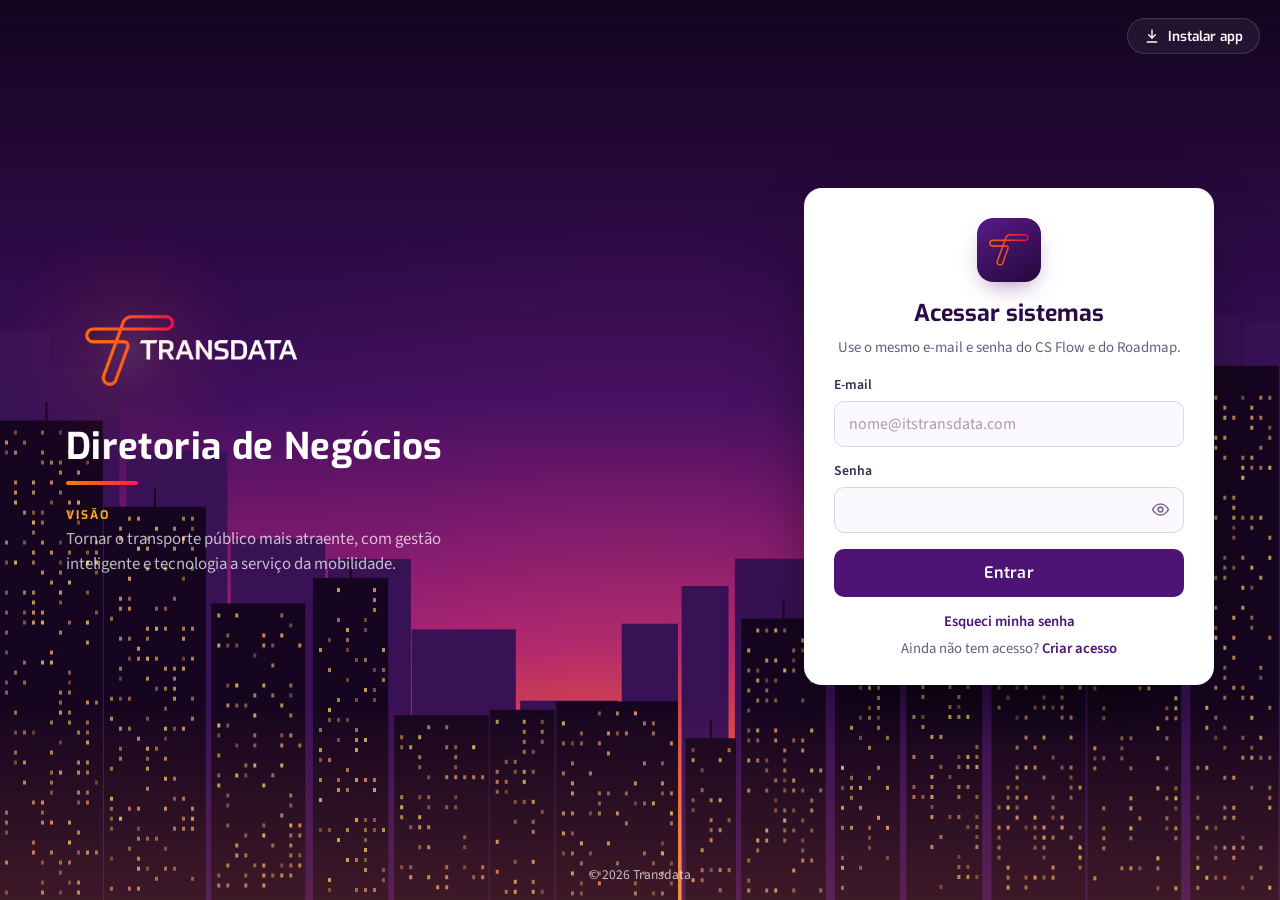
==== commit 171d9737: "fix: rotate institutional content on login" ====
--- a/index.html
+++ b/index.html
@@ -56,7 +56,10 @@
     <div class="acesso-marca">
       <img class="logo" src="assets/logo-transdata.png" alt="Transdata">
       <h1 id="acesso-marca-titulo">Diretoria de Negócios</h1>
-      <p class="acesso-visao"><span>Visão</span><span id="acesso-visao-texto"></span></p>
+      <div class="acesso-visao" id="acesso-institucional" aria-live="off">
+        <span id="acesso-visao-titulo"></span>
+        <div class="acesso-visao-conteudo" id="acesso-visao-texto"></div>
+      </div>
     </div>
     <section class="acesso-cartao" aria-live="polite">
       <img class="acesso-selo" src="assets/icon-192.png" alt="" width="64" height="64">
--- a/style.css
+++ b/style.css
@@ -607,6 +607,16 @@
   text-transform: uppercase;
   color: var(--ambar);
 }
+.acesso-visao-conteudo p { margin: 0; }
+.acesso-valores {
+  display: flex;
+  flex-wrap: wrap;
+  gap: 6px 16px;
+  margin: 0;
+  padding: 0;
+  list-style: none;
+}
+.acesso-valores li::before { content: "•"; padding-right: 7px; color: var(--ambar); }
 
 .acesso-cartao {
   display: grid;
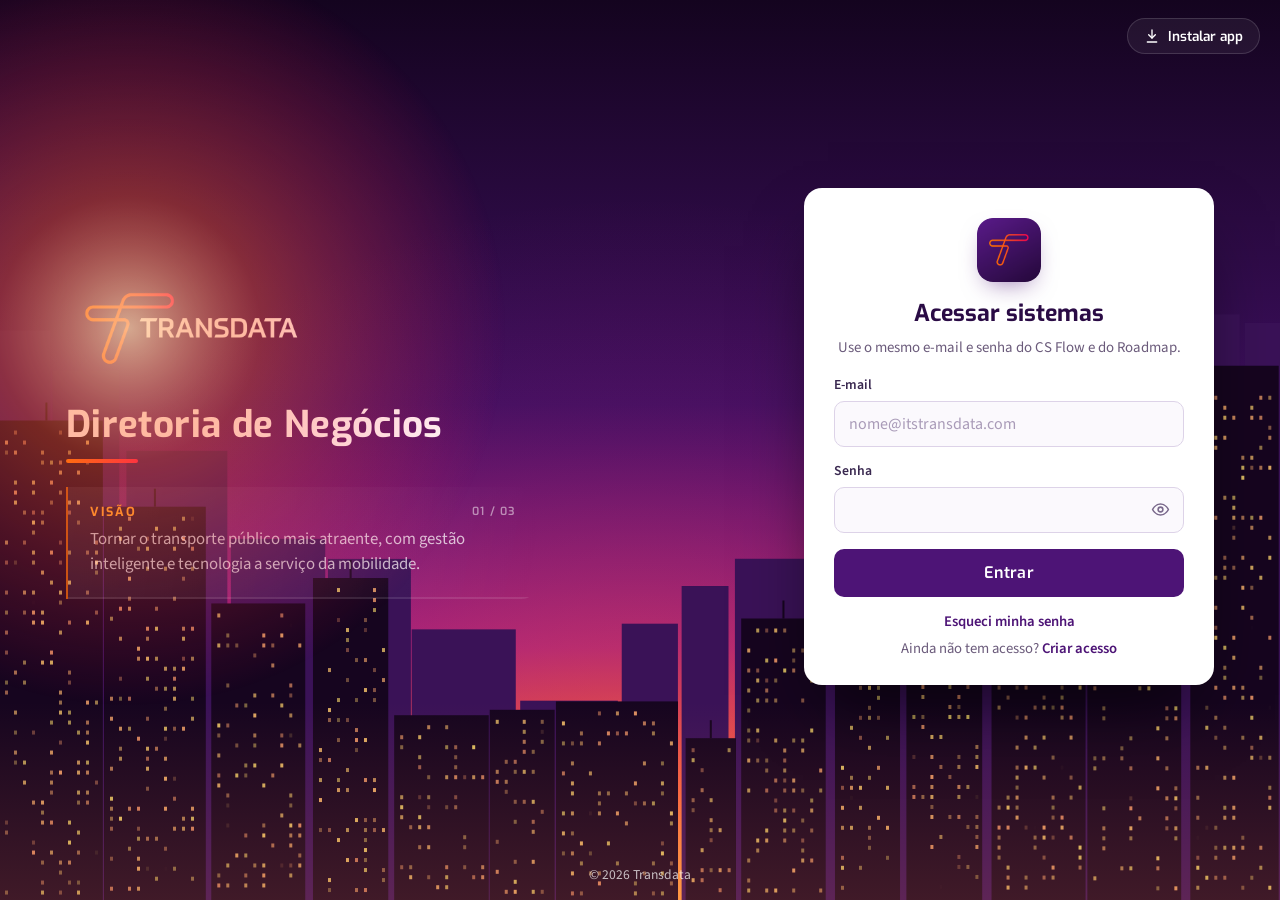
==== commit d78e9942: "feat: painel institucional do login mais visivel Visao, Missao e Valores passam sempre nessa ordem, " ====
--- a/index.html
+++ b/index.html
@@ -57,8 +57,12 @@
       <img class="logo" src="assets/logo-transdata.png" alt="Transdata">
       <h1 id="acesso-marca-titulo">Diretoria de Negócios</h1>
       <div class="acesso-visao" id="acesso-institucional" aria-live="off">
-        <span id="acesso-visao-titulo"></span>
+        <div class="acesso-institucional-cabecalho">
+          <span class="acesso-visao-titulo" id="acesso-visao-titulo"></span>
+          <span class="acesso-institucional-contador" id="acesso-institucional-contador" aria-hidden="true"></span>
+        </div>
         <div class="acesso-visao-conteudo" id="acesso-visao-texto"></div>
+        <div class="acesso-institucional-progresso" aria-hidden="true"><span id="acesso-institucional-progresso"></span></div>
       </div>
     </div>
     <section class="acesso-cartao" aria-live="polite">
--- a/style.css
+++ b/style.css
@@ -598,25 +598,56 @@
   border-radius: 2px;
   background: var(--degrade);
 }
-.acesso-visao { max-width: 440px; margin: 22px 0 0; color: var(--texto-suave); font-size: 1.05rem; line-height: 1.5; }
-.acesso-visao span:first-child {
+.acesso-visao {
+  position: relative;
+  max-width: 470px;
+  margin: 24px 0 0;
+  padding: 16px 20px 20px 22px;
+  overflow: hidden;
+  border-left: 2px solid rgba(255, 122, 0, 0.72);
+  border-radius: 0 14px 14px 0;
+  background: linear-gradient(100deg, rgba(255, 255, 255, 0.075), rgba(255, 255, 255, 0.018) 78%, transparent);
+  color: var(--texto-suave);
+  font-size: 1.05rem;
+  line-height: 1.5;
+}
+.acesso-institucional-cabecalho { display: flex; align-items: center; justify-content: space-between; gap: 16px; margin-bottom: 7px; }
+.acesso-visao-titulo {
   display: block;
-  margin-bottom: 4px;
-  font: 700 0.75rem "Exo", sans-serif;
+  font: 700 0.78rem "Exo", sans-serif;
   letter-spacing: 0.16em;
   text-transform: uppercase;
   color: var(--ambar);
 }
+.acesso-visao-trocando { animation: acesso-institucional-entra 0.55s cubic-bezier(0.2, 0.75, 0.25, 1) both; }
+.acesso-institucional-contador { color: rgba(255, 255, 255, 0.5); font: 600 0.7rem "Exo", sans-serif; letter-spacing: 0.1em; }
+.acesso-visao-conteudo { min-height: 52px; }
 .acesso-visao-conteudo p { margin: 0; }
+.acesso-institucional-trocando p { animation: acesso-institucional-entra 0.65s cubic-bezier(0.2, 0.75, 0.25, 1) both; }
 .acesso-valores {
   display: flex;
   flex-wrap: wrap;
-  gap: 6px 16px;
+  gap: 8px;
   margin: 0;
   padding: 0;
   list-style: none;
 }
-.acesso-valores li::before { content: "•"; padding-right: 7px; color: var(--ambar); }
+.acesso-valores li {
+  padding: 5px 10px;
+  border: 1px solid rgba(255, 166, 66, 0.3);
+  border-radius: 999px;
+  background: rgba(255, 255, 255, 0.055);
+  color: #f4eaf7;
+  font-size: 0.84rem;
+  opacity: 0;
+  transform: translateY(8px);
+  animation: acesso-valor-entra 0.45s ease var(--atraso, 0s) forwards;
+}
+.acesso-institucional-progresso { position: absolute; inset: auto 0 0; height: 2px; background: rgba(255, 255, 255, 0.1); }
+.acesso-institucional-progresso span { display: block; width: 100%; height: 100%; transform: scaleX(0); transform-origin: left; background: var(--degrade); }
+@keyframes acesso-institucional-entra { from { opacity: 0; transform: translateY(10px); } to { opacity: 1; transform: none; } }
+@keyframes acesso-valor-entra { to { opacity: 1; transform: none; } }
+@keyframes acesso-institucional-progresso { to { transform: scaleX(1); } }
 
 .acesso-cartao {
   display: grid;
@@ -748,4 +779,5 @@
 }
 @media (prefers-reduced-motion: reduce) {
   .botao-acesso.carregando::after { animation-duration: 2s; }
-}
+  .acesso-visao-trocando, .acesso-valores li, .acesso-institucional-trocando p { animation-duration: 0.01ms !important; }
+}
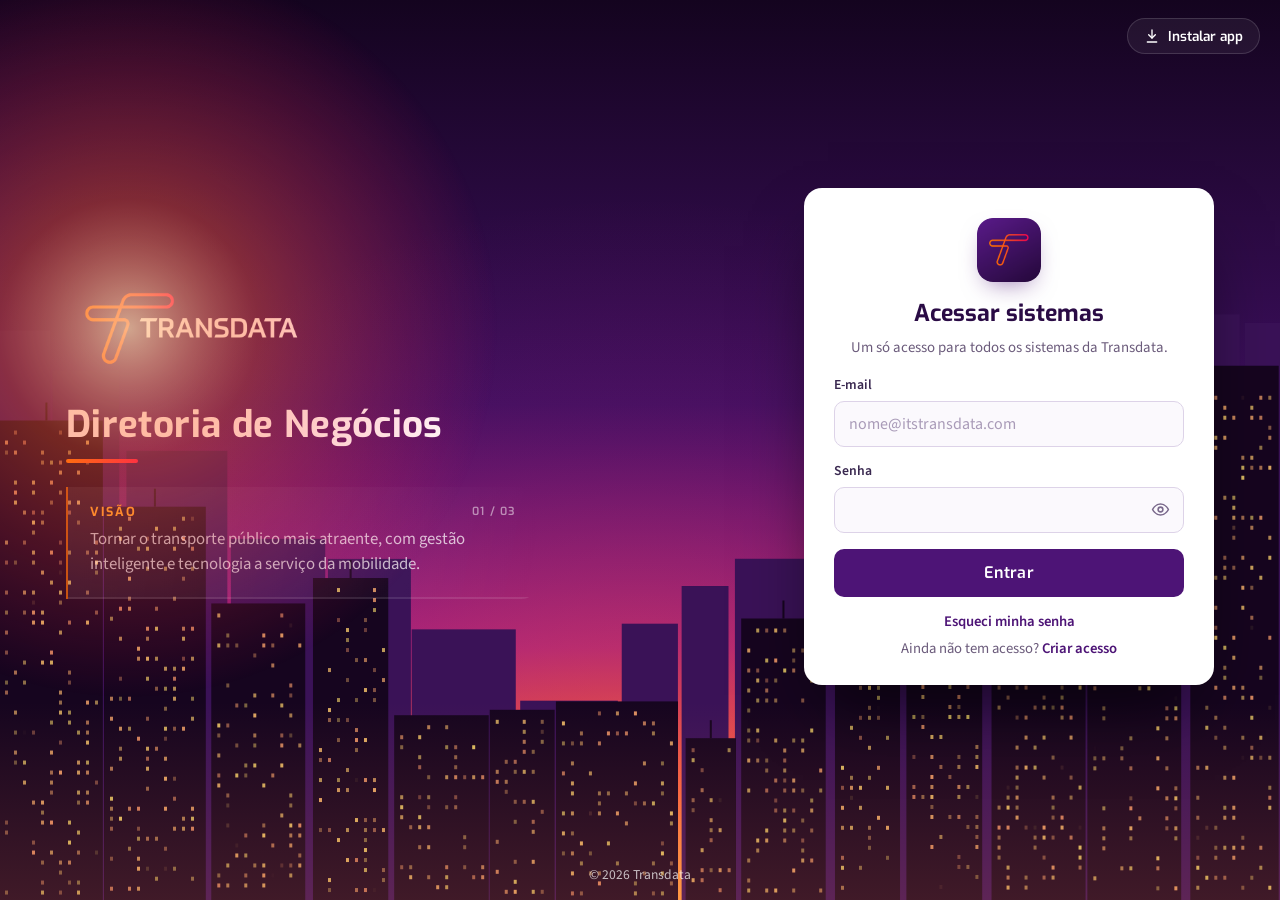
==== commit 0c5e4a8c: "feat: login unico - o portal passa a abrir os sistemas dentro do proprio endereco /transdata/ (CS Fl" ====
--- a/index.html
+++ b/index.html
@@ -51,7 +51,7 @@
   </button>
   <div class="instrucoes-pc" id="instrucoes-pc" hidden></div>
 
-  <!-- Tela de acesso: aparece para quem não entrou. O mesmo login do CS Flow e do Roadmap. -->
+  <!-- Tela de acesso: aparece para quem não entrou. É o único login dos sistemas (CS Flow, Transmobile, Roadmap). -->
   <main class="acesso" id="acesso" aria-labelledby="acesso-titulo">
     <div class="acesso-marca">
       <img class="logo" src="assets/logo-transdata.png" alt="Transdata">
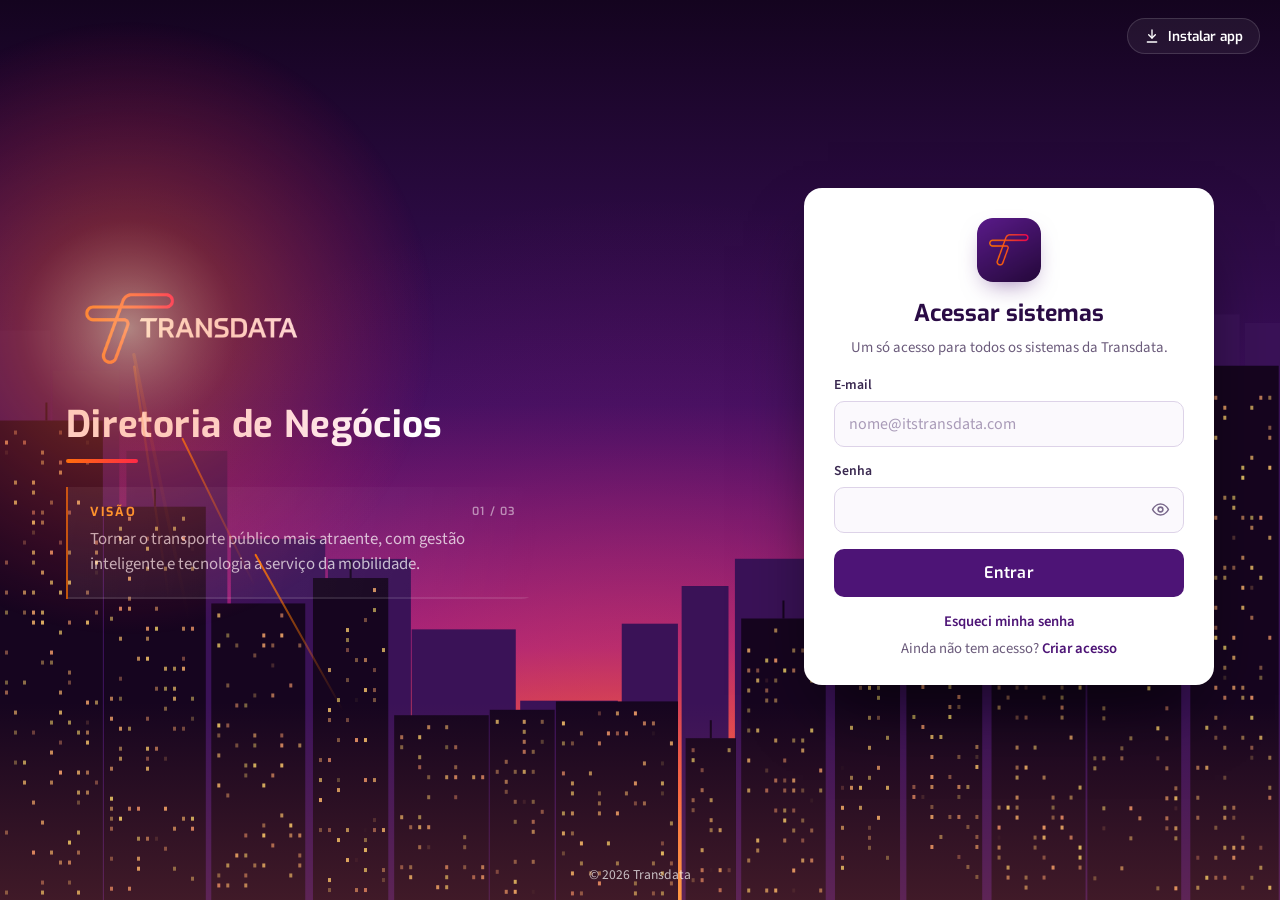
==== commit e996e96f: "feat: Minha conta no portal - trocar e-mail, trocar senha com codigo e convidar pessoas O rodape "Co" ====
--- a/index.html
+++ b/index.html
@@ -27,6 +27,7 @@
       try { temSessao = !!localStorage.getItem("sb-emzqlctomlsjwmgthbkv-auth-token"); } catch (e) {}
       if (/access_token=|[?&]code=/.test(url)) temSessao = true; // link de confirmação do cadastro: vai entrar
       if (/type=recovery/.test(url)) temSessao = false;          // link de redefinir senha: tela de acesso
+      if (/[?&]token_hash=/.test(url)) temSessao = false;        // link dos e-mails: tela do botão
       document.documentElement.classList.add(temSessao ? "com-sessao" : "sem-sessao");
     })();
   </script>
@@ -94,9 +95,26 @@
     <p class="copyright">&copy; <span id="ano"></span> Transdata</p>
   </footer>
 
+  <!-- Minha conta: trocar e-mail e senha; para os administradores do portal, convidar pessoas (conta.js) -->
+  <dialog class="painel-conta" id="painel-conta" aria-labelledby="painel-conta-titulo">
+    <div class="painel-conta-caixa">
+      <div class="painel-conta-topo">
+        <div>
+          <h2 id="painel-conta-titulo">Minha conta</h2>
+          <p class="painel-conta-quem" id="painel-conta-quem"></p>
+        </div>
+        <button type="button" class="painel-fechar" id="painel-conta-fechar" aria-label="Fechar">
+          <svg viewBox="0 0 24 24" aria-hidden="true"><path d="M6 6l12 12M18 6L6 18"/></svg>
+        </button>
+      </div>
+      <div class="painel-conta-corpo" id="painel-conta-corpo"></div>
+    </div>
+  </dialog>
+
   <script src="vendor/supabase-2.119.1.js"></script>
   <script src="config.js"></script>
   <script src="acesso.js"></script>
+  <script src="conta.js"></script>
   <script src="app.js"></script>
   <script src="cenas.js"></script>
   <script src="cidade.js"></script>
--- a/style.css
+++ b/style.css
@@ -760,6 +760,79 @@
 .conta b { color: var(--texto); font-weight: 600; }
 .link-sair { color: var(--ambar); }
 
+/* Painel "Minha conta" (conta.js): abre pela direita, por cima do portal */
+.painel-conta {
+  position: fixed;
+  inset: 0 0 0 auto;
+  width: min(440px, 100vw);
+  max-width: 100vw;
+  height: 100dvh;
+  max-height: 100dvh;
+  margin: 0;
+  padding: 0;
+  border: 0;
+  border-radius: 18px 0 0 18px;
+  background: #ffffff;
+  color: #1f1230;
+  box-shadow: -30px 0 70px -24px rgba(0, 0, 0, 0.7);
+}
+.painel-conta::backdrop { background: rgba(10, 2, 20, 0.62); }
+.painel-conta[open] { animation: painel-entra 0.24s cubic-bezier(0.33, 1, 0.68, 1); }
+@keyframes painel-entra { from { opacity: 0; transform: translateX(32px); } }
+html:has(.painel-conta[open]) { overflow: hidden; }
+.painel-conta-caixa { display: flex; flex-direction: column; height: 100%; }
+.painel-conta-topo {
+  display: flex;
+  align-items: flex-start;
+  justify-content: space-between;
+  gap: 12px;
+  padding: 24px 24px 18px;
+  border-bottom: 1px solid #eee7f5;
+}
+.painel-conta-topo h2 { margin: 0; font: 700 1.3rem "Exo", sans-serif; color: #2a0b45; }
+.painel-conta-quem { margin: 6px 0 0; font-size: 0.9rem; line-height: 1.45; color: #6b5b7b; overflow-wrap: anywhere; }
+.painel-conta-quem b { color: #3a2950; font-weight: 600; }
+.painel-fechar {
+  flex: none;
+  display: grid;
+  place-items: center;
+  width: 40px;
+  height: 40px;
+  border: 0;
+  border-radius: 10px;
+  background: none;
+  color: #6b5b7b;
+  cursor: pointer;
+}
+.painel-fechar:hover { background: #f6f1fb; color: var(--roxo); }
+.painel-fechar:focus-visible { outline: 2px solid var(--roxo); outline-offset: 2px; }
+.painel-fechar svg { width: 20px; height: 20px; fill: none; stroke: currentColor; stroke-width: 2; stroke-linecap: round; }
+.painel-conta-corpo { flex: 1; overflow-y: auto; padding: 4px 24px 28px; }
+.bloco-conta { display: grid; gap: 12px; padding: 20px 0; border-bottom: 1px solid #f0eaf6; }
+.bloco-conta:last-child { border-bottom: 0; }
+.bloco-conta h3 { display: flex; align-items: center; gap: 8px; margin: 0; font: 600 1.02rem "Exo", sans-serif; color: #2a0b45; }
+.selo-admin {
+  padding: 3px 8px;
+  border-radius: 999px;
+  background: #fbe9f1;
+  color: #a51d57;
+  font: 600 0.68rem "Source Sans 3", sans-serif;
+  letter-spacing: 0.06em;
+  text-transform: uppercase;
+}
+.texto-conta { margin: 0; font-size: 0.93rem; line-height: 1.5; color: #3a2950; overflow-wrap: anywhere; }
+.pendente-conta { margin: 0; padding: 10px 12px; border-radius: 10px; background: #fff4e0; color: #7a4600; font-size: 0.88rem; line-height: 1.45; overflow-wrap: anywhere; }
+.form-conta { display: grid; gap: 12px; }
+.acoes-conta { display: flex; flex-wrap: wrap; align-items: center; gap: 10px 18px; }
+.acoes-conta .botao-acesso { width: auto; height: 44px; margin: 0; padding: 0 22px; }
+@media (max-width: 560px) {
+  .painel-conta { width: 100vw; border-radius: 0; }
+  .painel-conta-topo, .painel-conta-corpo { padding-left: 18px; padding-right: 18px; }
+}
+@media (prefers-reduced-motion: reduce) {
+  .painel-conta[open] { animation: none; }
+}
+
 /* Abertura também na tela de acesso */
 html.abertura:not(.abertura-roda) .acesso-marca h1,
 html.abertura:not(.abertura-roda) .acesso-visao,
